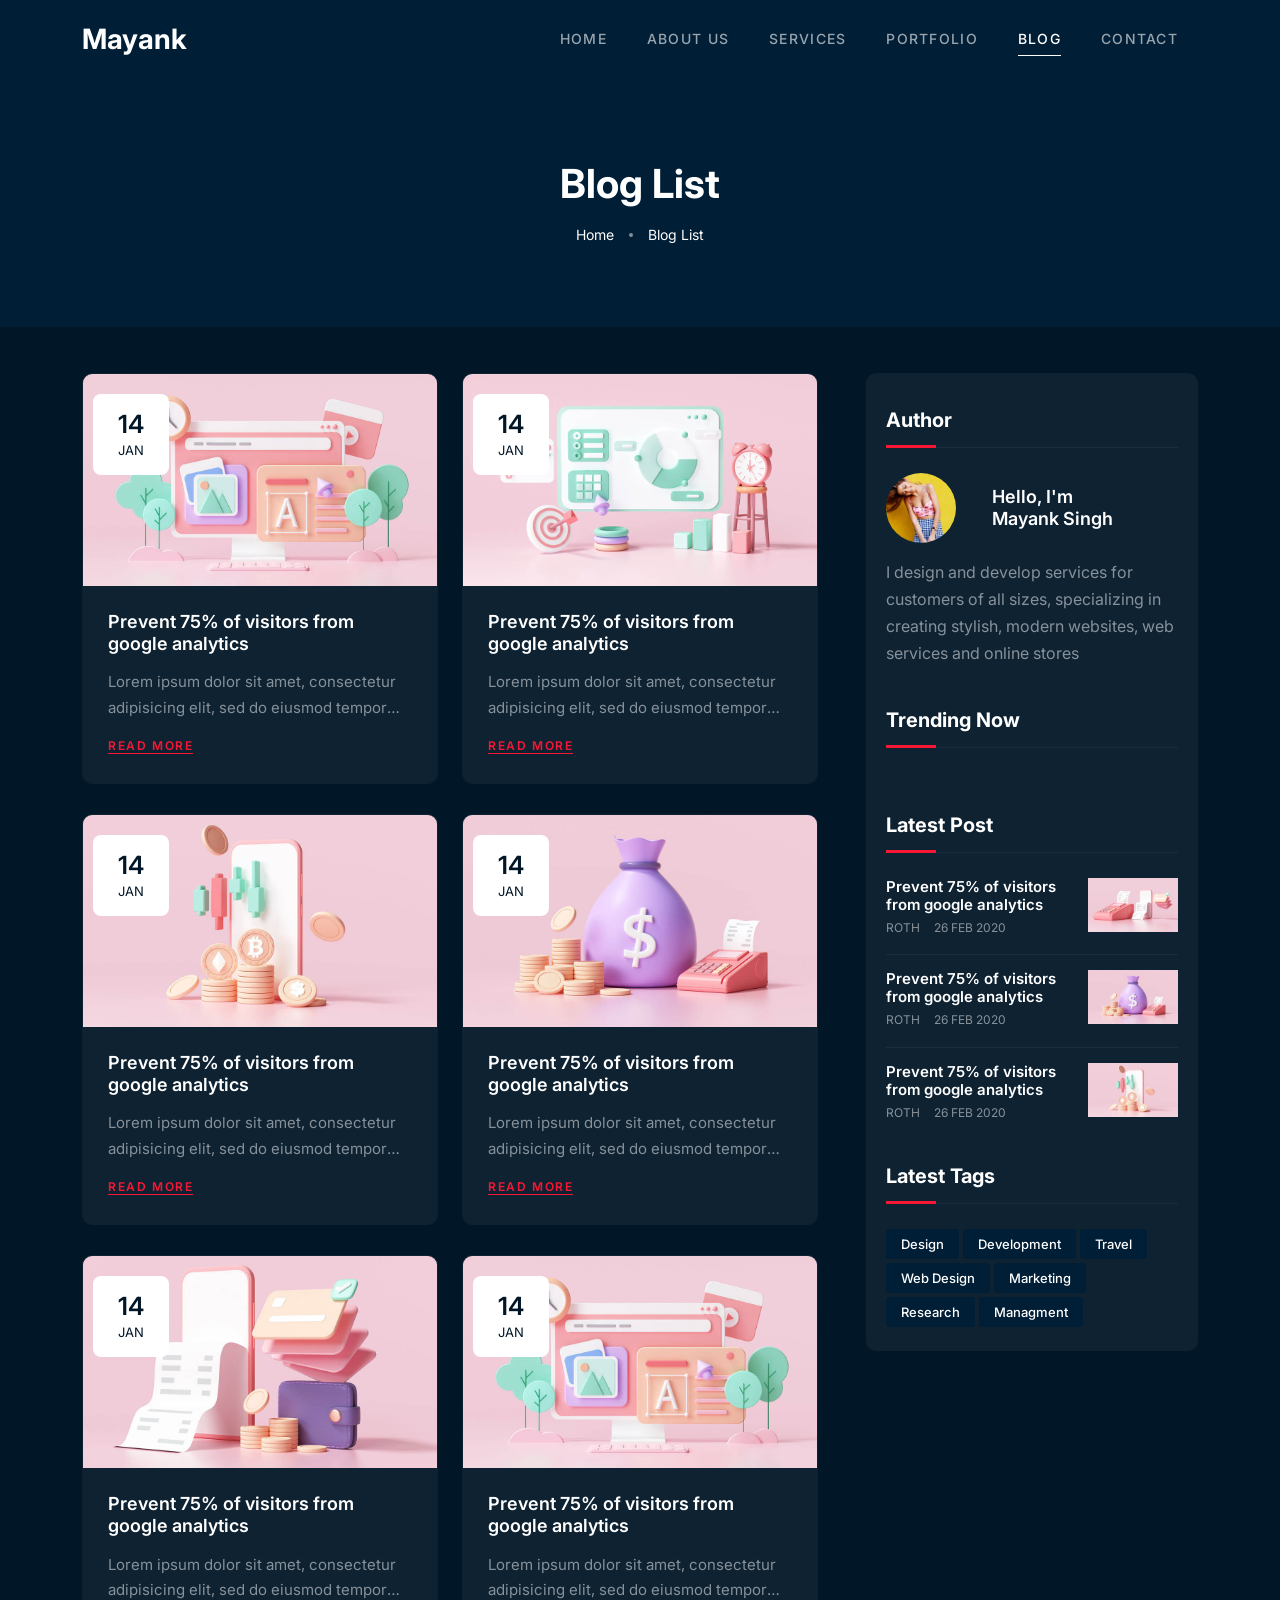
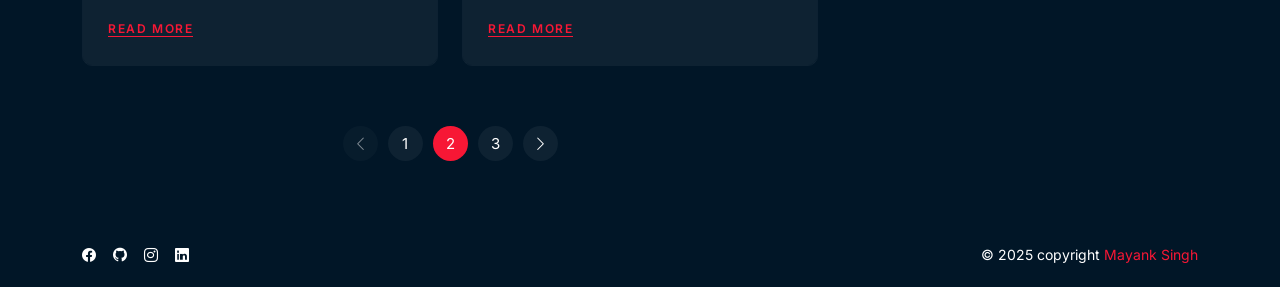
==== blog.html @ 3d1b99f0 "Initial commit" ====
<!DOCTYPE html>
<html lang="zxx">


<head>
    <!-- metas -->
    <meta charset="utf-8">
    <meta name="author" content="themepaa">
    <meta http-equiv="X-UA-Compatible" content="IE=edge">
    <meta name="viewport" content="width=device-width, initial-scale=1, shrink-to-fit=no">
    <meta name="keywords" content="Zemo - Portfolio Template">
    <meta name="description" content="Zemo - Portfolio Template">
    <!-- title -->
    <title>Mayank's_Blogs</title>
    <!-- Favicon -->
    <link rel="shortcut icon" type="image/x-icon" href="favicon.ico">
    <!-- theme css -->
    <link href="static/css/dark/style.css" rel="stylesheet">
</head>
<!-- Body Start -->

<body data-bs-spy="scroll" data-bs-target="#navbar-collapse-toggle" data-bs-offset="90" class="dark-bg">
    <!-- page loading -->
    <div id="loading">
        <div class="load-circle"><span class="one"></span></div>
    </div>
    <!-- End -->
    <!-- Header -->
    <header class="main-header">
        <nav class="navbar header-nav header-white header-transparent navbar-expand-lg">
            <div class="container">
                <!-- Brand -->
                <a class="navbar-brand" href="#">Mayank<span></span></a>
                <!-- / -->
                <!-- Mobile Toggle -->
                <button class="navbar-toggler" type="button" data-bs-toggle="collapse" data-bs-target="#navbar-collapse-toggle" aria-controls="navbar-collapse-toggle" aria-expanded="false" aria-label="Toggle navigation">
                    <span></span>
                    <span></span>
                    <span></span>
                </button>
                <!-- / -->
                <!-- Top Menu -->
                <div class="collapse navbar-collapse justify-content-end" id="navbar-collapse-toggle">
                    <ul class="navbar-nav ml-auto">
                        <li><a class="nav-link" href="index.html#home"><span>Home</span></a></li>
                        <li><a class="nav-link" href="index.html#about"><span>About Us</span></a></li>
                        <li><a class="nav-link" href="index.html#services"><span>Services</span></a></li>
                        <li><a class="nav-link" href="index.html#work"><span>Portfolio</span></a></li>
                        <li><a class="nav-link active" href="#blog"><span>Blog</span></a></li>
                        <li><a class="nav-link" href="index.html#contactus"><span>Contact</span></a></li>
                    </ul>
                </div>
                <!-- / -->
            </div><!-- Container -->
        </nav> <!-- Navbar -->
    </header>
    <!-- End Header -->
    <main id="blog">
        <!-- Home Banner -->
        <section class="page-title dark-bg-1">
            <div class="container">
                <div class="row justify-content-center">
                    <div class="col-lg-8 white-color text-center">
                        <h1>Blog List</h1>
                        <ol class="breadcrumb justify-content-center">
                            <li><a href="index.html">Home</a></li>
                            <li class="active">Blog List</li>
                        </ol>
                    </div>
                </div>
            </div>
        </section>
        <!-- End Home Banner -->
        <!-- Blog List -->
        <section class="blog-listing">
            <div class="container">
                <div class="row align-items-start">
                    <div class="col-lg-8 my-3">
                        <div class="row">
                            <div class="col-sm-6">
                                <div class="blog-post">
                                    <div class="blog-img">
                                        <a href="blog-details.html">
                                            <div class="data">
                                                <span>14</span>
                                                <small>JAN</small>
                                            </div>
                                            <img src="static/img/blog-1.jpg" title="" alt="">
                                        </a>
                                    </div>
                                    <div class="blog-info">
                                        <h6><a href="blog-details.html">Prevent 75% of visitors from google analytics</a></h6>
                                        <p>Lorem ipsum dolor sit amet, consectetur adipisicing elit, sed do eiusmod tempor incididunt ut labore et dolore magna aliqua.</p>
                                        <div class="btn-bar">
                                            <a href="blog-details.html" class="px-btn-arrow">
                                                <span>Read More</span>
                                                <i class="arrow"></i>
                                            </a>
                                        </div>
                                    </div>
                                </div>
                            </div>
                            <div class="col-sm-6">
                                <div class="blog-post">
                                    <div class="blog-img">
                                        <a href="blog-details.html">
                                            <div class="data">
                                                <span>14</span>
                                                <small>JAN</small>
                                            </div>
                                            <img src="static/img/blog-2.jpg" title="" alt="">
                                        </a>
                                    </div>
                                    <div class="blog-info">
                                        <h6><a href="blog-details.html">Prevent 75% of visitors from google analytics</a></h6>
                                        <p>Lorem ipsum dolor sit amet, consectetur adipisicing elit, sed do eiusmod tempor incididunt ut labore et dolore magna aliqua.</p>
                                        <div class="btn-bar">
                                            <a href="blog-details.html" class="px-btn-arrow">
                                                <span>Read More</span>
                                                <i class="arrow"></i>
                                            </a>
                                        </div>
                                    </div>
                                </div>
                            </div>
                            <div class="col-sm-6">
                                <div class="blog-post">
                                    <div class="blog-img">
                                        <a href="blog-details.html">
                                            <div class="data">
                                                <span>14</span>
                                                <small>JAN</small>
                                            </div>
                                            <img src="static/img/blog-3.jpg" title="" alt="">
                                        </a>
                                    </div>
                                    <div class="blog-info">
                                        <h6><a href="blog-details.html">Prevent 75% of visitors from google analytics</a></h6>
                                        <p>Lorem ipsum dolor sit amet, consectetur adipisicing elit, sed do eiusmod tempor incididunt ut labore et dolore magna aliqua.</p>
                                        <div class="btn-bar">
                                            <a href="blog-details.html" class="px-btn-arrow">
                                                <span>Read More</span>
                                                <i class="arrow"></i>
                                            </a>
                                        </div>
                                    </div>
                                </div>
                            </div>
                            <div class="col-sm-6">
                                <div class="blog-post">
                                    <div class="blog-img">
                                        <a href="blog-details.html">
                                            <div class="data">
                                                <span>14</span>
                                                <small>JAN</small>
                                            </div>
                                            <img src="static/img/blog-4.jpg" title="" alt="">
                                        </a>
                                    </div>
                                    <div class="blog-info">
                                        <h6><a href="blog-details.html">Prevent 75% of visitors from google analytics</a></h6>
                                        <p>Lorem ipsum dolor sit amet, consectetur adipisicing elit, sed do eiusmod tempor incididunt ut labore et dolore magna aliqua.</p>
                                        <div class="btn-bar">
                                            <a href="blog-details.html" class="px-btn-arrow">
                                                <span>Read More</span>
                                                <i class="arrow"></i>
                                            </a>
                                        </div>
                                    </div>
                                </div>
                            </div>
                            <div class="col-sm-6">
                                <div class="blog-post">
                                    <div class="blog-img">
                                        <a href="blog-details.html">
                                            <div class="data">
                                                <span>14</span>
                                                <small>JAN</small>
                                            </div>
                                            <img src="static/img/blog-5.jpg" title="" alt="">
                                        </a>
                                    </div>
                                    <div class="blog-info">
                                        <h6><a href="blog-details.html">Prevent 75% of visitors from google analytics</a></h6>
                                        <p>Lorem ipsum dolor sit amet, consectetur adipisicing elit, sed do eiusmod tempor incididunt ut labore et dolore magna aliqua.</p>
                                        <div class="btn-bar">
                                            <a href="blog-details.html" class="px-btn-arrow">
                                                <span>Read More</span>
                                                <i class="arrow"></i>
                                            </a>
                                        </div>
                                    </div>
                                </div>
                            </div>
                            <div class="col-sm-6">
                                <div class="blog-post">
                                    <div class="blog-img">
                                        <a href="blog-details.html">
                                            <div class="data">
                                                <span>14</span>
                                                <small>JAN</small>
                                            </div>
                                            <img src="static/img/blog-1.jpg" title="" alt="">
                                        </a>
                                    </div>
                                    <div class="blog-info">
                                        <h6><a href="blog-details.html">Prevent 75% of visitors from google analytics</a></h6>
                                        <p>Lorem ipsum dolor sit amet, consectetur adipisicing elit, sed do eiusmod tempor incididunt ut labore et dolore magna aliqua.</p>
                                        <div class="btn-bar">
                                            <a href="blog-details.html" class="px-btn-arrow">
                                                <span>Read More</span>
                                                <i class="arrow"></i>
                                            </a>
                                        </div>
                                    </div>
                                </div>
                            </div>
                            <div class="col-12">
                                <ul class="pagination justify-content-center">
                                    <li class="page-item disabled">
                                        <a class="page-link" href="#" tabindex="-1"><i class="bi bi-chevron-left"></i></a>
                                    </li>
                                    <li class="page-item"><a class="page-link" href="#">1</a></li>
                                    <li class="page-item active">
                                        <a class="page-link" href="#">2</a>
                                    </li>
                                    <li class="page-item"><a class="page-link" href="#">3</a></li>
                                    <li class="page-item">
                                        <a class="page-link" href="#"><i class="bi bi-chevron-right"></i></a>
                                    </li>
                                </ul>
                            </div>
                        </div>
                    </div>
                    <div class="col-lg-4 my-3">
                        <div class="blog-aside ms-lg-4">
                            <!-- Author -->
                            <div class="widget widget-author">
                                <div class="widget-title">
                                    <h3>Author</h3>
                                </div>
                                <div class="widget-body">
                                    <div class="d-flex align-items-center pb-3">
                                        <div class="avatar">
                                            <img src="static/img/team-3.jpg" title="" alt="">
                                        </div>
                                        <div class="col ps-3">
                                            <h6>Hello, I'm<br /> Mayank Singh</h6>
                                        </div>
                                    </div>
                                    <p>I design and develop services for customers of all sizes, specializing in creating stylish, modern websites, web services and online stores</p>
                                </div>
                            </div>
                            <!-- End Author -->
                            <!-- Trending Post -->
                            <div class="widget widget-post">
                                <div class="widget-title">
                                    <h3>Trending Now</h3>
                                </div>
                                <div class="widget-body">
                                    <div class="owl-carousel" data-items="1" data-nav-dots="true" data-md-items="1" data-sm-items="1" data-xs-items="1" data-xx-items="1" data-space="30">
                                        <div class="post-aside">
                                            <div class="post-aside-title">
                                                <h5><a href="blog-details.html">Prevent 75% of visitors from google analytics</a></h5>
                                            </div>
                                            <div class="post-aside-meta">
                                                <a class="name" href="blog-details.html">
                                                    Zemo Roth
                                                </a>
                                                <a class="date" href="blog-details.html">
                                                    26 FEB 2020
                                                </a>
                                            </div>
                                            <div class="post-aside-img">
                                                <a href="blog-details.html">
                                                    <img src="static/img/blog-5.jpg" title="" alt="">
                                                </a>
                                            </div>
                                        </div>
                                        <div class="post-aside">
                                            <div class="post-aside-title">
                                                <h5><a href="blog-details.html">Prevent 75% of visitors from google analytics</a></h5>
                                            </div>
                                            <div class="post-aside-meta">
                                                <a class="name" href="blog-details.html">
                                                    Zemo Roth
                                                </a>
                                                <a class="date" href="blog-details.html">
                                                    26 FEB 2020
                                                </a>
                                            </div>
                                            <div class="post-aside-img">
                                                <a href="blog-details.html">
                                                    <img src="static/img/blog-2.jpg" title="" alt="">
                                                </a>
                                            </div>
                                        </div>
                                        <div class="post-aside">
                                            <div class="post-aside-title">
                                                <h5><a href="blog-details.html">Prevent 75% of visitors from google analytics</a></h5>
                                            </div>
                                            <div class="post-aside-meta">
                                                <a class="name" href="blog-details.html">
                                                    Zemo Roth
                                                </a>
                                                <a class="date" href="blog-details.html">
                                                    26 FEB 2020
                                                </a>
                                            </div>
                                            <div class="post-aside-img">
                                                <a href="blog-details.html">
                                                    <img src="static/img/blog-3.jpg" title="" alt="">
                                                </a>
                                            </div>
                                        </div>
                                    </div>
                                </div>
                            </div>
                            <!-- End Trending Post -->
                            <!-- Latest Post -->
                            <div class="widget widget-latest-post">
                                <div class="widget-title">
                                    <h3>Latest Post</h3>
                                </div>
                                <div class="widget-body">
                                    <div class="latest-post-aside media d-flex">
                                        <div class="lpa-left media-body col pe-3">
                                            <div class="lpa-title">
                                                <h5><a href="blog-details.html">Prevent 75% of visitors from google analytics</a></h5>
                                            </div>
                                            <div class="lpa-meta">
                                                <a class="name" href="blog-details.html">
                                                     Roth
                                                </a>
                                                <a class="date" href="blog-details.html">
                                                    26 FEB 2020
                                                </a>
                                            </div>
                                        </div>
                                        <div class="lpa-right">
                                            <a href="blog-details.html">
                                                <img src="static/img/blog-6.jpg" title="" alt="">
                                            </a>
                                        </div>
                                    </div>
                                    <div class="latest-post-aside media d-flex">
                                        <div class="lpa-left media-body col pe-3">
                                            <div class="lpa-title">
                                                <h5><a href="blog-details.html">Prevent 75% of visitors from google analytics</a></h5>
                                            </div>
                                            <div class="lpa-meta">
                                                <a class="name" href="blog-details.html">
                                                     Roth
                                                </a>
                                                <a class="date" href="blog-details.html">
                                                    26 FEB 2020
                                                </a>
                                            </div>
                                        </div>
                                        <div class="lpa-right">
                                            <a href="blog-details.html">
                                                <img src="static/img/blog-4.jpg" title="" alt="">
                                            </a>
                                        </div>
                                    </div>
                                    <div class="latest-post-aside media d-flex">
                                        <div class="lpa-left media-body col pe-3">
                                            <div class="lpa-title">
                                                <h5><a href="blog-details.html">Prevent 75% of visitors from google analytics</a></h5>
                                            </div>
                                            <div class="lpa-meta">
                                                <a class="name" href="blog-details.html">
                                                     Roth
                                                </a>
                                                <a class="date" href="blog-details.html">
                                                    26 FEB 2020
                                                </a>
                                            </div>
                                        </div>
                                        <div class="lpa-right">
                                            <a href="blog-details.html">
                                                <img src="static/img/blog-3.jpg" title="" alt="">
                                            </a>
                                        </div>
                                    </div>
                                </div>
                            </div>
                            <!-- End Latest Post -->
                            <!-- widget Tags -->
                            <div class="widget widget-tags">
                                <div class="widget-title">
                                    <h3>Latest Tags</h3>
                                </div>
                                <div class="widget-body">
                                    <div class="nav tag-cloud">
                                        <a href="#">Design</a>
                                        <a href="#">Development</a>
                                        <a href="#">Travel</a>
                                        <a href="#">Web Design</a>
                                        <a href="#">Marketing</a>
                                        <a href="#">Research</a>
                                        <a href="#">Managment</a>
                                    </div>
                                </div>
                            </div>
                            <!-- End widget Tags -->
                        </div>
                    </div>
                </div>
            </div>
        </section>
        <!-- End Blog List -->
    </main>
    <!-- Footer -->
    <footer class="footer white">
        <div class="container">
            <div class="row align-items-center">
                <div class="col-md-6 my-2">
                    <div class="nav justify-content-center justify-content-md-start">
                        <a href="https://www.facebook.com/people/Mayank-Singh/pfbid02Vf1YQn5eRdx29dL4nftNz8jm39emjakJAyZ6yTQTCWUiPgkSknDdxkKuzc6z2GA1l/?name=xhp_nt__fblite__profile__tab_bar&profile_tab_item_selected=photos">
                            <i class="bi bi-facebook"></i>
                        </a>
                        <a href="https://github.com/MayankSingh0928">
                            <i class="bi bi-github"></i>
                        </a>
                        <a href="https://www.instagram.com/mr._mayanksingh/">
                            <i class="bi bi-instagram"></i>
                        </a>
                        <a href="https://www.linkedin.com/in/mayanksingh28">
                            <i class="bi bi-linkedin"></i>
                        </a>
                    </div>
                </div>
                <div class="col-md-6 my-2 text-center text-md-end">
                    <p>© 2025 copyright <a href="https://github.com/MayankSingh0928">Mayank Singh</a> </p>
                </div>
            </div>
        </div>
    </footer>
    <!-- End Footer -->
    <script src="static/js/jquery-3.5.1.min.js"></script>
    <script src="static/plugin/appear/jquery.appear.js"></script>
    <script src="static/plugin/bootstrap/js/bootstrap.min.js"></script>
    <script src="static/js/custom.js"></script>
</body>
<!-- Body End -->



</html>
---- static/css/dark/style.css ----
/*------------------------------------------------------------------
Project:    Zemo Personal Portfolio
Version:    1.0
Primary use:    pxdraft

[Table of contents]

1. Body
2. Header
3. Footer
4. Blog
5. Section
6. Home Banner
7. About
8. Services
9. Resume
10. Portfolio
11. Testimonial
12. Contact Us

-------------------------------------------------------------------*/
@import url(../../plugin/bootstrap/css/bootstrap.min.css);
@import url(../../plugin/bootstrap/icons/bootstrap-icons.css);
@import url(../../plugin/owl-carousel/css/owl.carousel.min.css);
@import url(../../plugin/magnific/magnific-popup.css);
@import url("https://fonts.googleapis.com/css2?family=Inter:wght@100;200;300;400;500;600;700;800;900&amp;display=swap");
.navbar-toggler,
.toggler-menu {
  width: 40px;
  height: 40px;
  position: relative;
  margin: 0 20px 0 0;
  border-radius: 0;
  padding: 0;
  margin-left: 15px;
  background: #f71735;
  border: none; }
  .navbar-toggler span,
  .toggler-menu span {
    position: absolute;
    top: 0;
    left: 0;
    bottom: 0;
    right: 0;
    width: 25px;
    height: 2px;
    margin: auto;
    box-shadow: 0px -8px 0 0px currentColor, 0px 8px 0 0px currentColor;
    background: #fff;
    color: #fff; }

@media (min-width: 992px) {
  .main-header {
    position: fixed;
    top: 0;
    left: 0;
    z-index: 111;
    width: 100%;
    top: 0;
    padding-top: 20px;
    padding-bottom: 20px; }
    .fixed-header .main-header {
      box-shadow: rgba(0, 0, 0, 0.25) 0px 7px 20px -22px;
      background: #011627; }
    .main-header .navbar {
      padding: 0; }
    .main-header .navbar-brand {
      color: #fff;
      font-weight: 700;
      font-size: 28px;
      line-height: 1; }
    .main-header .navbar-nav > li {
      padding: 0 20px; }
      .main-header .navbar-nav > li > a {
        padding: 5px 0 !important;
        color: rgba(255, 255, 255, 0.6);
        font-weight: 500;
        text-transform: uppercase;
        font-size: 14px;
        letter-spacing: 0.08rem;
        position: relative; }
        .main-header .navbar-nav > li > a:after {
          content: "";
          position: absolute;
          bottom: 0;
          left: auto;
          right: 0;
          height: 1px;
          background: #fff;
          width: 0px;
          transition: ease all 0.35s; }
        .main-header .navbar-nav > li > a.active {
          color: #fff; }
          .main-header .navbar-nav > li > a.active:after {
            left: 0;
            right: auto;
            width: 100%; }
      .main-header .navbar-nav > li:hover > a:after {
        left: 0;
        right: auto;
        width: 100%; } }

/* Mobile 
-----------------------------*/
@media (max-width: 991px) {
  .main-header {
    position: fixed;
    top: 0;
    left: 0;
    z-index: 111;
    width: 100%;
    top: 0;
    border-bottom: 1px solid rgba(255, 255, 255, 0.2);
    box-shadow: rgba(0, 0, 0, 0.25) 0px 7px 20px -22px; }
    .main-header .container {
      max-width: 100%;
      padding: 0; }
    .fixed-header .main-header {
      background: #011627; }
    .main-header .navbar {
      padding: 0; }
    .main-header .navbar-brand {
      color: #fff;
      font-weight: 700;
      font-size: 28px;
      line-height: 1;
      margin: 15px 20px; }
    .main-header .navbar-nav {
      background: #011627; }
      .main-header .navbar-nav > li {
        border-top: 1px solid rgba(255, 255, 255, 0.05); }
        .main-header .navbar-nav > li > a {
          padding: 12px 20px;
          font-weight: 700;
          text-transform: uppercase;
          font-size: 14px;
          letter-spacing: 0.05rem;
          color: #fff; }
          .main-header .navbar-nav > li > a.active {
            color: #f71735; } }

/*Footer
---------------------*/
.footer {
  padding: 12px 0;
  background: #011627; }
  .theme-light .footer {
    background: #fff;
    border-top: 1px solid rgba(1, 22, 39, 0.1); }
  .footer .nav a {
    color: #fff;
    font-size: 14px;
    margin-right: 17px; }
    .theme-light .footer .nav a {
      color: #011627; }
    .footer .nav a:hover {
      color: #f71735; }
  .footer p {
    color: #fff;
    font-size: 14px;
    margin: 0; }
    .theme-light .footer p {
      color: #011627; }

/* Blog 
-------------------*/
.blog-post {
  border-radius: 10px;
  overflow: hidden; }
  .blog-post .blog-img {
    position: relative;
    overflow: hidden; }
    .blog-post .blog-img img {
      transition: ease all 0.35s;
      -webkit-transform: scale(1);
      transform: scale(1); }
  .blog-post:hover .blog-img img {
    -webkit-transform: scale(1.1);
    transform: scale(1.1); }
  .blog-post .data {
    position: absolute;
    top: 20px;
    left: 10px;
    background: #fff;
    padding: 18px 10px;
    line-height: 1;
    text-align: center;
    z-index: 1;
    border-radius: 8px; }
    .blog-post .data span {
      width: 100%;
      display: inline-block;
      font-weight: 600;
      font-size: 25px;
      line-height: 1;
      margin: 0;
      color: #011627; }
    .blog-post .data small {
      font-size: 13px;
      text-transform: uppercase;
      color: #011627;
      margin-top: 7px;
      display: inline-block;
      width: 100%;
      vertical-align: top; }
  .blog-post .blog-info {
    padding: 25px;
    position: relative;
    background: rgba(255, 255, 255, 0.05); }
    .blog-post .blog-info h6 {
      font-size: 18px;
      font-weight: 600;
      margin-bottom: 15px; }
      .blog-post .blog-info h6 a {
        color: #fff; }
    .blog-post .blog-info p {
      display: -webkit-box;
      overflow: hidden;
      text-overflow: ellipsis;
      -webkit-line-clamp: 2;
      -webkit-box-orient: vertical;
      margin: 0 0 12px; }
    .blog-post .blog-info .btn-bar a {
      font-weight: 600;
      text-transform: uppercase;
      font-size: 12px;
      letter-spacing: 0.1rem;
      color: #f71735;
      border-bottom: 1px solid; }

/* Blog List
-------------------*/
.blog-listing {
  padding-top: 30px;
  padding-bottom: 30px; }
  .blog-listing .pagination {
    margin-top: 30px; }
  .blog-listing .blog-post {
    border: 1px solid rgba(255, 255, 255, 0.05);
    margin-bottom: 30px; }
    .blog-listing .blog-post .blog-info {
      margin: 0;
      box-shadow: none; }

.pagination .page-item .page-link {
  border: none;
  box-shadow: none;
  color: #fff;
  margin: 0 5px;
  border-radius: 50px;
  padding: 0;
  width: 35px;
  height: 35px;
  text-align: center;
  line-height: 35px;
  background: rgba(255, 255, 255, 0.05); }
  .pagination .page-item .page-link:hover {
    background: #f71735;
    border-color: #f71735;
    color: #fff; }

.pagination .page-item.disabled .page-link {
  opacity: 0.5; }

.pagination .page-item.active .page-link {
  background: #f71735;
  border-color: #f71735;
  color: #fff; }

/* Blog Sidebar
-------------------*/
.blog-aside {
  background: rgba(255, 255, 255, 0.05);
  padding: 20px;
  border-radius: 10px; }
  .blog-aside .widget {
    margin-top: 15px;
    margin-bottom: 25px;
    width: 100%;
    display: inline-block;
    vertical-align: top; }
    .blog-aside .widget:last-child {
      margin-bottom: 0; }
  .blog-aside .widget-title {
    border-bottom: 1px solid rgba(255, 255, 255, 0.05);
    position: relative;
    padding-bottom: 15px;
    margin-bottom: 25px; }
    .blog-aside .widget-title:after {
      content: "";
      position: absolute;
      bottom: -1px;
      left: 0;
      width: 50px;
      height: 3px;
      background: #f71735; }
    .blog-aside .widget-title h3 {
      font-size: 20px;
      font-weight: 700;
      color: #fff;
      margin: 0; }
  .blog-aside .widget-author .media {
    margin-bottom: 15px; }
  .blog-aside .widget-author p {
    font-size: 16px;
    margin: 0; }
  .blog-aside .widget-author .avatar {
    width: 70px;
    height: 70px;
    border-radius: 50%;
    overflow: hidden; }
  .blog-aside .widget-author h6 {
    font-weight: 600;
    color: #fff;
    font-size: 18px;
    margin: 0;
    padding-left: 20px; }
  .blog-aside .post-aside {
    margin-bottom: 15px; }
    .blog-aside .post-aside .post-aside-title h5 {
      margin: 0; }
    .blog-aside .post-aside .post-aside-title a {
      font-size: 18px;
      color: #fff;
      font-weight: 500; }
    .blog-aside .post-aside .post-aside-meta {
      padding-bottom: 10px; }
      .blog-aside .post-aside .post-aside-meta a {
        color: rgba(255, 255, 255, 0.5);
        font-size: 12px;
        text-transform: uppercase;
        display: inline-block;
        margin-right: 10px; }
  .blog-aside .latest-post-aside + .latest-post-aside {
    border-top: 1px solid rgba(255, 255, 255, 0.05);
    padding-top: 15px;
    margin-top: 15px; }
  .blog-aside .latest-post-aside .lpa-right {
    width: 90px; }
  .blog-aside .latest-post-aside .lpa-left {
    padding-right: 15px; }
  .blog-aside .latest-post-aside .lpa-title h5 {
    margin: 0;
    font-size: 15px; }
  .blog-aside .latest-post-aside .lpa-title a {
    color: #fff;
    font-weight: 600; }
  .blog-aside .latest-post-aside .lpa-meta a {
    color: rgba(255, 255, 255, 0.5);
    font-size: 12px;
    text-transform: uppercase;
    display: inline-block;
    margin-right: 10px; }

.tag-cloud a {
  padding: 4px 15px;
  font-size: 13px;
  color: #fff;
  background: #001e35;
  border-radius: 3px;
  margin-right: 4px;
  margin-bottom: 4px;
  font-weight: 500; }
  .tag-cloud a:hover {
    background: #f71735;
    color: #fff; }

.blog-single {
  padding-top: 30px;
  padding-bottom: 30px; }

.article {
  margin: 0 0 30px; }
  .article .article-title {
    padding: 15px 0 20px; }
    .article .article-title h6 {
      font-size: 14px;
      font-weight: 700;
      margin-bottom: 20px; }
      .article .article-title h6 a {
        text-transform: uppercase;
        color: #fff;
        border-bottom: 1px solid currentColor; }
    .article .article-title h2 {
      color: #fff;
      font-weight: 700; }
      @media (max-width: 991px) {
        .article .article-title h2 {
          font-size: 24px; } }
    .article .article-title .media {
      padding-top: 15px;
      border-bottom: 1px dashed rgba(255, 255, 255, 0.05);
      padding-bottom: 20px; }
      .article .article-title .media .avatar {
        width: 45px;
        height: 45px;
        border-radius: 50%;
        overflow: hidden; }
      .article .article-title .media .media-body {
        padding-left: 8px; }
        .article .article-title .media .media-body label {
          font-weight: 500;
          color: #fff;
          margin: 0; }
        .article .article-title .media .media-body span {
          display: block;
          font-size: 12px; }
  .article .article-content h1,
  .article .article-content h2,
  .article .article-content h3,
  .article .article-content h4,
  .article .article-content h5,
  .article .article-content h6 {
    color: #fff;
    font-weight: 600;
    margin-bottom: 15px; }
  .article .article-content blockquote {
    width: 100%;
    padding: 20px;
    margin: 0 0 30px;
    border-left: 4px solid #f71735; }
    .article .article-content blockquote p {
      font-size: 20px;
      font-weight: 500;
      margin: 0; }
    .article .article-content blockquote .blockquote-footer {
      color: #fff;
      font-size: 16px;
      padding-top: 20px; }
      .article .article-content blockquote .blockquote-footer cite {
        font-weight: 600; }
  .article .tag-cloud {
    padding-top: 10px; }

.article-comment h4 {
  color: #fff;
  font-weight: 700;
  margin-bottom: 25px;
  font-size: 22px; }

@media (prefers-reduced-motion: no-preference) {
  :root {
    scroll-behavior: inherit; } }

html {
  overflow-x: hidden; }

body {
  color: rgba(255, 255, 255, 0.5);
  font-family: "Inter", sans-serif;
  line-height: 1.7;
  font-size: 15px;
  font-weight: 400;
  overflow-x: hidden; }

.font-alt {
  font-family: "Inter", sans-serif; }

img {
  max-width: 100%; }

* {
  outline: none !important; }

a {
  color: #f71735;
  text-decoration: none; }
  a:hover {
    color: #de0824;
    text-decoration: none; }

mark {
  background-image: linear-gradient(#f71735, #f71735);
  background-size: 100% 3px;
  background-repeat: no-repeat;
  background-position: 0 bottom;
  background-color: transparent;
  padding: 0;
  color: currentColor; }

/* ----------------------
*	Loading
---------------------------*/
#loading {
  position: fixed;
  top: 0;
  left: 0;
  right: 0;
  bottom: 0;
  background: #f71735;
  z-index: 99999; }

.load-circle {
  position: fixed;
  top: 0;
  left: 0;
  right: 0;
  bottom: 0;
  margin: auto;
  width: 50px;
  height: 50px; }
  .load-circle span {
    display: inline-block;
    width: 64px;
    height: 64px; }
    .load-circle span:after {
      content: " ";
      display: block;
      width: 46px;
      height: 46px;
      margin: 1px;
      border-radius: 50%;
      border: 5px solid #fff;
      border-color: #fff transparent #fff transparent;
      -webkit-animation: lds-dual-ring 1.2s linear infinite;
              animation: lds-dual-ring 1.2s linear infinite; }

@-webkit-keyframes lds-dual-ring {
  0% {
    -webkit-transform: rotate(0deg);
            transform: rotate(0deg); }
  100% {
    -webkit-transform: rotate(360deg);
            transform: rotate(360deg); } }

@keyframes lds-dual-ring {
  0% {
    -webkit-transform: rotate(0deg);
            transform: rotate(0deg); }
  100% {
    -webkit-transform: rotate(360deg);
            transform: rotate(360deg); } }

/* ----------------------
*	owl 
---------------------------*/
.owl-dots {
  text-align: center; }
  .owl-dots .owl-dot {
    display: inline-block;
    vertical-align: top;
    width: 10px;
    height: 10px;
    background: transparent;
    border: 1px solid #fff;
    transition: ease all 0.55s;
    border-radius: 50%;
    margin: 0 5px; }
    .owl-dots .owl-dot.active {
      background: #fff; }

.owl-carousel .owl-item img {
  width: auto;
  max-width: 100%; }

/* Page title
--------------------------------*/
.page-title {
  padding: 160px 0 80px;
  background-size: cover;
  background-repeat: no-repeat;
  background-position: center;
  position: relative; }
  .page-title .container {
    position: relative;
    z-index: 1; }
  @media (max-width: 1200px) {
    .page-title {
      padding-top: 130px;
      padding-bottom: 50px; } }
  .page-title h1 {
    font-weight: 700;
    margin-bottom: 15px;
    color: #fff; }
    @media (max-width: 991px) {
      .page-title h1 {
        font-size: 30px; } }

/* Breadcrumbs
--------------------------------*/
.breadcrumb {
  margin: 0;
  padding: 0;
  list-style: none;
  background: none;
  border-radius: 0; }
  .breadcrumb li {
    display: inline-block;
    vertical-align: middle;
    font-size: 14px;
    font-weight: 400;
    position: relative;
    color: #fff; }
    .breadcrumb li + li {
      padding-left: 17px;
      margin-left: 17px; }
      .breadcrumb li + li:after {
        content: "";
        position: absolute;
        width: 4px;
        height: 4px;
        border-radius: 50%;
        background: currentColor;
        opacity: 0.5;
        left: -2px;
        top: 0;
        bottom: 0;
        margin: auto; }
    .breadcrumb li a {
      color: #fff; }

/* Buttons
---------------------*/
.px-btn {
  padding: 0 35px;
  line-height: 48px;
  position: relative;
  display: inline-block;
  background: none;
  border: none;
  font-size: 16px;
  font-weight: 600;
  text-decoration: none !important;
  position: relative;
  z-index: 1;
  overflow: hidden;
  box-shadow: rgba(0, 0, 0, 0.25) 0px 25px 50px -12px;
  border-radius: 5px; }
  .px-btn.px-btn-theme {
    background: #f71735;
    color: #fff; }
    .px-btn.px-btn-theme:after {
      content: "";
      position: absolute;
      bottom: 0;
      left: auto;
      right: 0;
      top: 0;
      width: 0px;
      transition: ease all 0.35s;
      background: #011627;
      z-index: -1; }
    .px-btn.px-btn-theme:hover {
      color: #fff; }
      .px-btn.px-btn-theme:hover:after {
        width: 100%;
        left: 0;
        right: auto; }
  .px-btn.px-btn-white {
    background: #fff;
    color: #011627; }
    .px-btn.px-btn-white:after {
      content: "";
      position: absolute;
      bottom: 0;
      left: auto;
      right: 0;
      top: 0;
      width: 0px;
      transition: ease all 0.35s;
      background: #f71735;
      z-index: -1; }
    .px-btn.px-btn-white:hover {
      color: #fff; }
      .px-btn.px-btn-white:hover:after {
        width: 100%;
        left: 0;
        right: auto; }

.gray-bg {
  background-color: #fff5ec; }

.theme-bg {
  background-color: #f71735; }

.dark-bg {
  background-color: #011627; }

.dark-bg-1 {
  background-color: #001e35; }

.dark-text-1 {
  color: #001e35; }

.dark-text {
  color: #011627; }

.color-white {
  color: #fff; }

.color-theme {
  color: #f71735; }

body {
  position: relative; }

/* Section
---------------------*/
.section {
  padding: 100px 0;
  position: relative;
  overflow: hidden; }
  @media (max-width: 991px) {
    .section {
      padding-top: 80px;
      padding-bottom: 80px; } }
  @media (max-width: 767px) {
    .section {
      padding-top: 60px;
      padding-bottom: 60px; } }

.bottom-ani {
  position: absolute;
  bottom: 0;
  left: 0;
  right: 0;
  z-index: 1; }

@-webkit-keyframes spin {
  100% {
    -webkit-transform: rotate(360deg);
    transform: rotate(360deg); } }

@keyframes spin {
  100% {
    -webkit-transform: rotate(360deg);
    transform: rotate(360deg); } }

/* Home Banner
---------------------*/
.home-banner {
  overflow: hidden;
  position: relative; }
  .home-banner .placeholder {
    text-align: left;
    top: 100px;
    padding-left: 5vh; }
  .home-banner .min-vh-100 {
    padding-top: 100px;
    padding-bottom: 100px; }
  .home-banner .social-share {
    position: absolute;
    top: 0;
    bottom: 0;
    -ms-flex-align: center;
        align-items: center;
    -ms-flex-direction: column;
        flex-direction: column;
    -ms-flex-pack: center;
        justify-content: center;
    right: 16px;
    z-index: 1; }
    .home-banner .social-share a {
      width: 30px;
      height: 30px;
      font-size: 15px;
      background: rgba(255, 255, 255, 0.06);
      text-align: center;
      line-height: 30px;
      margin: 5px;
      color: #fff;
      border-radius: 3px; }
      .home-banner .social-share a:hover {
        background: #f71735; }
  .home-banner .home-avatar-box {
    padding: 40px;
    position: relative; }
    @media (max-width: 767px) {
      .home-banner .home-avatar-box {
        padding: 20px; } }
    .home-banner .home-avatar-box:before {
      content: "";
      background-image: url(../../img/dots-effect.png);
      position: absolute;
      top: 0;
      left: -40px;
      right: 0;
      bottom: 0;
      background-position: left;
      background-size: cover;
      -webkit-animation: spin 140s linear infinite;
              animation: spin 140s linear infinite; }
    .home-banner .home-avatar-box:after {
      content: "";
      position: absolute;
      bottom: 0;
      top: 0;
      left: 0;
      width: 200vw;
      border: 20px solid #f71735;
      border-radius: 310px;
      background: #011627; }
      @media (max-width: 767px) {
        .home-banner .home-avatar-box:after {
          border: 10px solid #f71735; } }
  .home-banner .home-avatar-in {
    position: relative;
    border-radius: 50% 50% 0% 50%;
    border: 15px solid #fff;
    overflow: hidden;
    z-index: 1; }
    @media (max-width: 767px) {
      .home-banner .home-avatar-in {
        border: 5px solid #fff; } }
    .home-banner .home-avatar-in:after {
      content: "";
      padding-bottom: 100%;
      display: inline-block;
      vertical-align: top; }
    .home-banner .home-avatar-in img {
      position: absolute;
      top: 0;
      left: 0;
      right: 0;
      bottom: 0; }
  .home-banner .typo-box {
    padding-top: 50px;
    padding-bottom: 50px; }
    .home-banner .typo-box h6 {
      font-size: 20px;
      color: #fff;
      font-weight: 600;
      margin-bottom: 20px; }
      @media (max-width: 767px) {
        .home-banner .typo-box h6 {
          font-size: 16px; } }
    .home-banner .typo-box h1 {
      color: #fff;
      font-size: 60px;
      font-weight: 700;
      position: relative;
      padding-bottom: 15px;
      margin: 0 0 20px; }
      @media (max-width: 767px) {
        .home-banner .typo-box h1 {
          font-size: 40px; } }
      .home-banner .typo-box h1:after {
        content: "";
        position: absolute;
        bottom: 0;
        left: 0;
        width: 120px;
        height: 3px;
        background: #f71735; }
    .home-banner .typo-box h2 {
      color: #fff;
      font-weight: 600;
      font-size: 28px;
      margin-bottom: 20px; }
      @media (max-width: 767px) {
        .home-banner .typo-box h2 {
          font-size: 18px; } }
    .home-banner .typo-box p {
      font-size: 17px;
      color: rgba(255, 255, 255, 0.7);
      max-width: 500px; }
      @media (max-width: 767px) {
        .home-banner .typo-box p {
          font-size: 15px; } }
    .home-banner .typo-box .btn-bar {
      padding-top: 10px; }

/* About 
---------------------*/
.about-row {
  margin-bottom: 30px;
  padding-left: 15px; }
  .about-row .sm-title {
    margin-left: -15px; }
  .about-row .nav span {
    font-size: 13px;
    border: 1px solid rgba(255, 255, 255, 0.1);
    padding: 5px 15px;
    border-radius: 40px;
    margin: 0 5px 5px 0; }
    .about-row .nav span:hover {
      border-color: rgba(255, 255, 255, 0.3); }

.about-text h6 {
  font-weight: 500;
  color: rgba(255, 255, 255, 0.8);
  font-size: 16px; }
  .about-text h6 span {
    border-bottom: 2px solid rgba(255, 255, 255, 0.2); }

.progress-text span {
  width: 40px;
  height: 40px;
  line-height: 40px;
  background: #f71735;
  color: #fff;
  display: inline-block;
  vertical-align: top;
  text-align: center;
  border-radius: 50%;
  font-size: 12px; }

.progress-text label {
  margin: 0; }

/* Services
---------------------*/
.hexagon {
  background-color: #f71735;
  border-radius: 10px;
  width: 100px;
  height: 63px;
  transition: all 1s;
  position: relative; }
  .hexagon:before, .hexagon:after {
    content: "";
    border: inherit;
    position: absolute;
    top: 0;
    left: 0;
    background-color: #f71735;
    height: 100%;
    width: 100%;
    border-radius: inherit;
    pointer-events: none; }
  .hexagon:before {
    -webkit-transform: rotate(60deg);
            transform: rotate(60deg); }
  .hexagon:after {
    -webkit-transform: rotate(-60deg);
            transform: rotate(-60deg); }

.feature-box-1 {
  padding: 0 15% 30px;
  background: rgba(255, 255, 255, 0.05);
  border-radius: 10px;
  text-align: center;
  margin-top: 45px;
  border: 3px solid transparent;
  transition: ease all 0.35s; }
  .feature-box-1 .icon {
    text-align: center;
    display: -ms-flexbox;
    display: flex;
    -ms-flex-pack: center;
        justify-content: center;
    -ms-flex-align: center;
        align-items: center;
    position: relative;
    margin: 0 auto 30px;
    top: -20px;
    transition: ease all 0.35s; }
    .feature-box-1 .icon i {
      position: relative;
      z-index: 1;
      font-size: 40px;
      line-height: 1;
      color: #fff; }
  .feature-box-1 h5 {
    font-weight: 500;
    font-size: 18px;
    color: #fff;
    margin-bottom: 10px; }
  .feature-box-1:hover {
    border-color: #f71735; }
    .feature-box-1:hover .icon {
      top: -15px; }

/* Resume
---------------------*/
.resume-box ul {
  margin: 0;
  padding: 0; }

.resume-box li {
  padding: 20px 30px;
  margin: 0;
  background: rgba(255, 255, 255, 0.05);
  border-radius: 7px;
  border: 2px solid transparent;
  transition: ease all 0.35s; }
  .resume-box li:hover {
    border-color: #f71735; }
  .resume-box li + li {
    margin-top: 30px; }
  .resume-box li h6 {
    background: rgba(255, 255, 255, 0.1);
    display: inline-block;
    font-size: 13px;
    position: relative;
    padding: 8px 14px;
    border-radius: 20px;
    color: #fff; }
  .resume-box li h5 {
    font-weight: 600;
    font-size: 16px;
    color: #fff; }
  .resume-box li p {
    font-size: 14px;
    margin-bottom: 5px; }
  .resume-box li span {
    font-size: 12px; }

/* Portfolio
---------------------*/
.portfolio-box {
  position: relative;
  display: -ms-flexbox;
  display: flex;
  border-radius: 10px;
  overflow: hidden; }
  .portfolio-box .p-icon {
    position: absolute;
    bottom: 20px;
    right: 20px;
    width: 50px;
    height: 50px;
    background: #f71735;
    display: -ms-flexbox;
    display: flex;
    -ms-flex-align: center;
        align-items: center;
    -ms-flex-pack: center;
        justify-content: center;
    font-size: 26px;
    color: #fff;
    line-height: 1;
    transition: ease all 0.35s; }
    .portfolio-box .p-icon:hover {
      background: #011627; }
  .portfolio-box .portfolio-img {
    position: relative; }
  .portfolio-box .portfolio-info {
    background: rgba(255, 255, 255, 0.05);
    padding: 20px; }
    .portfolio-box .portfolio-info h2 {
      font-size: 18px;
      color: #fff;
      font-weight: 600; }
    .portfolio-box .portfolio-info .nav span {
      font-size: 12px;
      border: 1px solid rgba(255, 255, 255, 0.1);
      padding: 5px 15px;
      border-radius: 40px;
      margin: 0 5px 5px 0; }
      .portfolio-box .portfolio-info .nav span:hover {
        border-color: rgba(255, 255, 255, 0.3); }

/* Testimonial
---------------------*/
.testimonial-col {
  background: rgba(255, 255, 255, 0.05);
  padding: 8%;
  border-radius: 10px;
  margin-bottom: 30px; }
  .testimonial-col .img {
    width: 70px;
    height: 70px;
    overflow: hidden;
    border-radius: 50%; }
  .testimonial-col .col {
    padding-left: 20px; }
  .testimonial-col .tc-info {
    padding-top: 14px; }
    .testimonial-col .tc-info h6 {
      color: #fff;
      font-size: 16px;
      margin: 0; }
    .testimonial-col .tc-info span {
      font-size: 11px; }
  .testimonial-col p {
    margin: 0;
    color: #fff; }

/* Contact Us
---------------------*/
.contact-info {
  background: rgba(255, 255, 255, 0.05);
  padding: 20px;
  border-radius: 10px; }
  .contact-info .contact-name {
    padding-left: 15px;
    padding-bottom: 15px;
    font-size: 14px; }
  .contact-info .sm-title {
    margin-left: -15px;
    margin-bottom: 10px; }
    .contact-info .sm-title h3 {
      font-size: 15px; }
  .contact-info .social-share {
    padding-left: 15px; }
    .contact-info .social-share a {
      color: #fff;
      font-size: 20px;
      margin-right: 10px; }
      .contact-info .social-share a:hover {
        color: #f71735; }

.contact-form {
  background: rgba(255, 255, 255, 0.05);
  padding: 30px;
  border-radius: 10px; }
  .contact-form .form-group {
    margin-bottom: 20px; }
  .contact-form .form-control {
    color: #fff;
    background: transparent;
    border: 1px solid rgba(255, 255, 255, 0.2);
    border-radius: 3px;
    box-shadow: none;
    font-size: 15px; }

.placeholder {
  position: absolute;
  top: 20px;
  text-align: center;
  left: 0;
  right: 0;
  opacity: 0.08;
  pointer-events: none; }
  .placeholder h5 {
    -webkit-text-stroke-width: 1px;
    -webkit-text-stroke-color: #fff;
    font-size: 7vw;
    color: transparent;
    margin: 0;
    font-weight: 600;
    text-transform: uppercase;
    line-height: 1;
    letter-spacing: 0.8rem; }
    @media (max-width: 767px) {
      .placeholder h5 {
        font-size: 10vw;
        letter-spacing: 0.2rem; } }

.section-title {
  margin-bottom: 40px; }
  @media (max-width: 991px) {
    .section-title {
      margin-bottom: 30px; } }
  @media (max-width: 767px) {
    .section-title {
      margin-bottom: 20px; } }
  .section-title h2 {
    color: #fff;
    font-size: 40px;
    text-transform: uppercase;
    font-weight: 600;
    letter-spacing: 3px;
    margin: 0; }
    @media (max-width: 767px) {
      .section-title h2 {
        font-size: 30px;
        letter-spacing: 1px; } }
    .section-title h2 span {
      position: relative;
      display: inline-block;
      vertical-align: top; }
      .section-title h2 span:before, .section-title h2 span:after {
        content: "";
        position: absolute;
        bottom: 0;
        top: 0;
        margin: auto;
        width: 35px;
        height: 3px;
        background: #f71735; }
      .section-title h2 span:before {
        right: -40px; }
      .section-title h2 span:after {
        left: -40px; }

.sm-title {
  margin-bottom: 25px; }
  .sm-title h3 {
    color: #fff;
    font-weight: 500;
    position: relative;
    font-size: 18px;
    padding-left: 15px; }
    .sm-title h3:after {
      content: "";
      position: absolute;
      left: 0;
      width: 2px;
      height: 20px;
      background: #f71735; }

/*# sourceMappingURL=[data-uri] */

/*# sourceMappingURL=style.css.map */
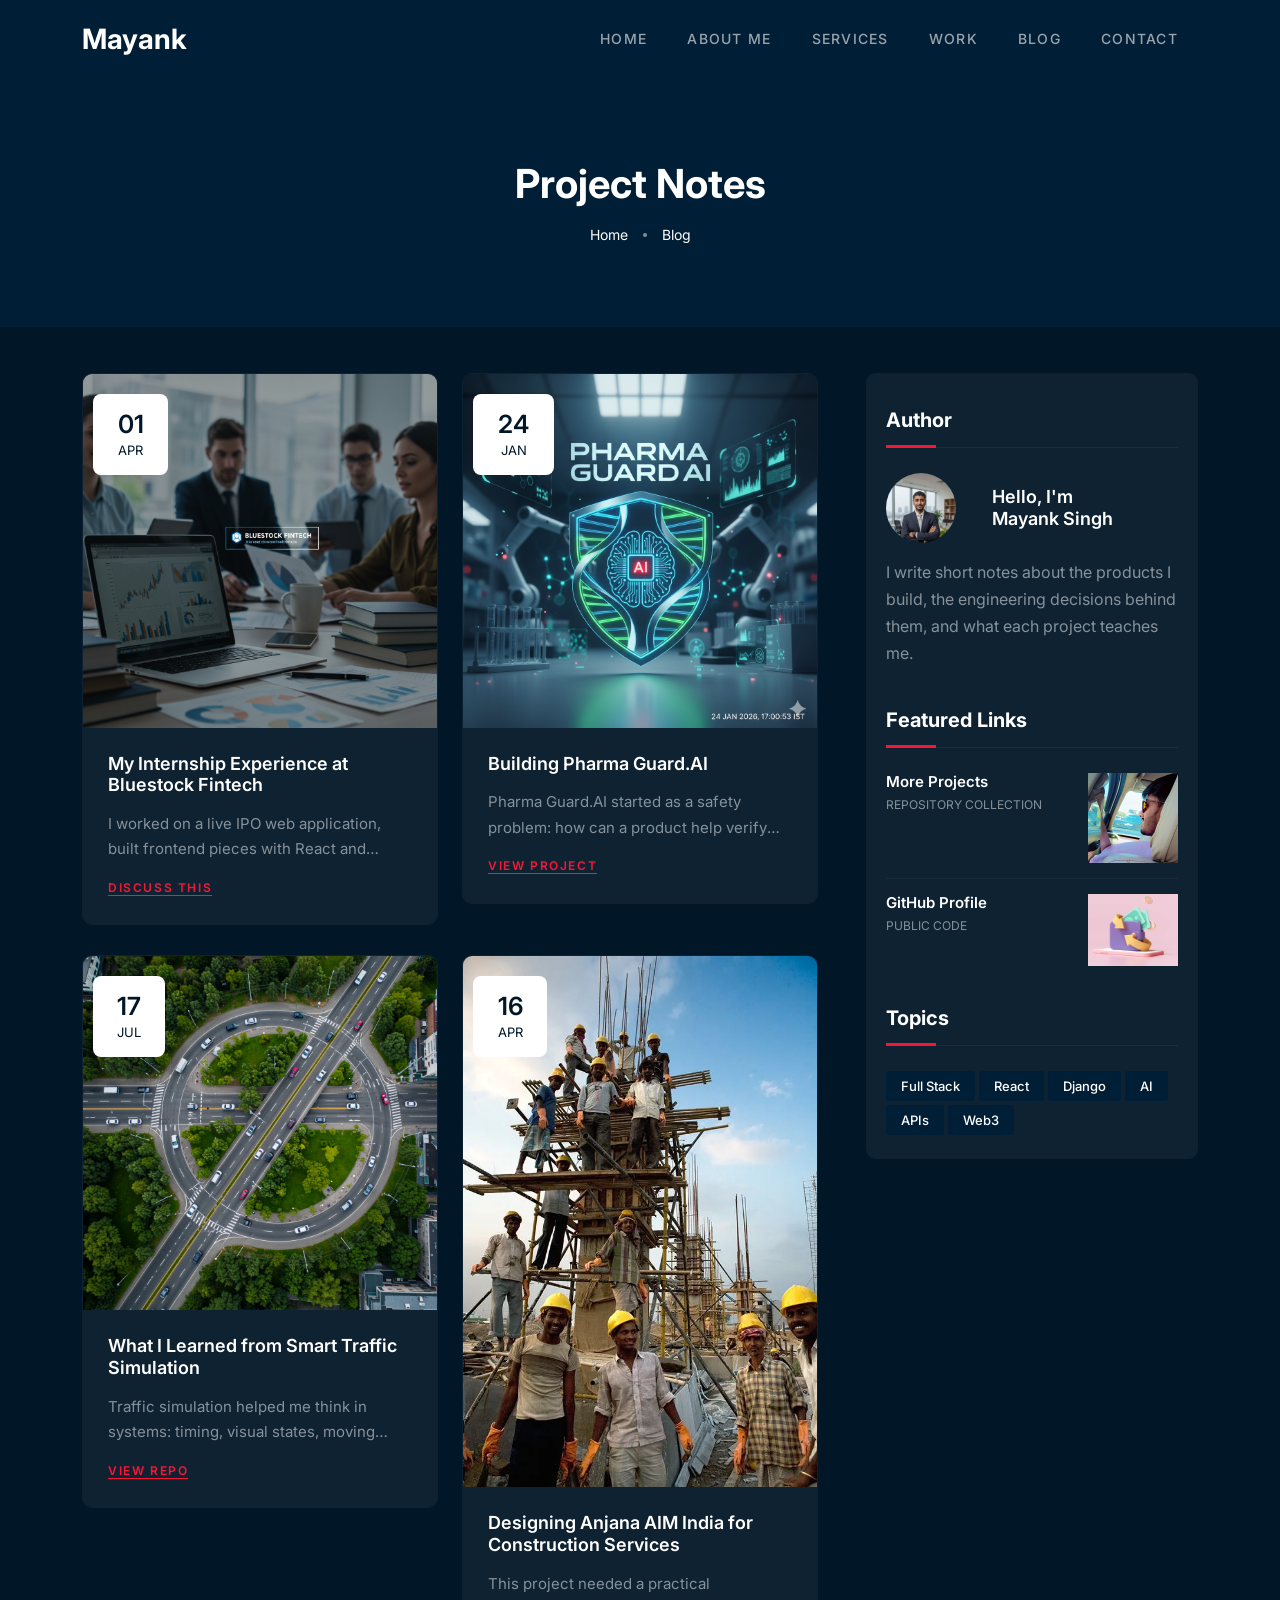
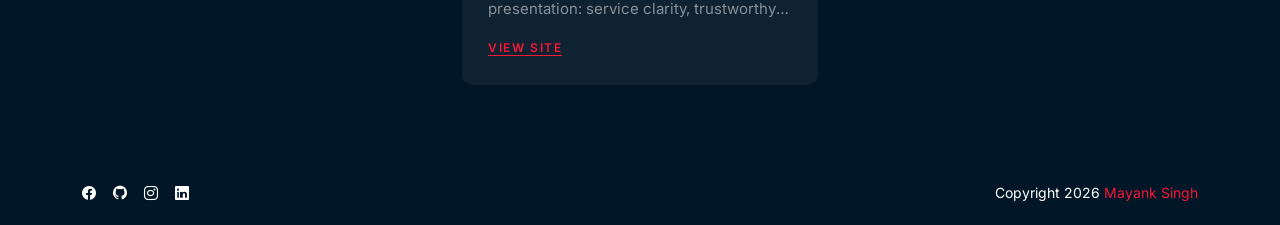
==== commit 0d4b44f8: "recent updates" ====
--- a/blog.html
+++ b/blog.html
@@ -1,77 +1,58 @@
 <!DOCTYPE html>
-<html lang="zxx">
-
+<html lang="en">
 
 <head>
-    <!-- metas -->
     <meta charset="utf-8">
-    <meta name="author" content="themepaa">
+    <meta name="author" content="Mayank Singh">
     <meta http-equiv="X-UA-Compatible" content="IE=edge">
     <meta name="viewport" content="width=device-width, initial-scale=1, shrink-to-fit=no">
-    <meta name="keywords" content="Zemo - Portfolio Template">
-    <meta name="description" content="Zemo - Portfolio Template">
-    <!-- title -->
-    <title>Mayank's_Blogs</title>
-    <!-- Favicon -->
+    <meta name="keywords" content="Mayank Singh blog, full stack development, React, Django, AI projects">
+    <meta name="description" content="Project notes and development stories from Mayank Singh.">
+    <title>Blog | Mayank Singh</title>
     <link rel="shortcut icon" type="image/x-icon" href="favicon.ico">
-    <!-- theme css -->
     <link href="static/css/dark/style.css" rel="stylesheet">
 </head>
-<!-- Body Start -->
 
 <body data-bs-spy="scroll" data-bs-target="#navbar-collapse-toggle" data-bs-offset="90" class="dark-bg">
-    <!-- page loading -->
     <div id="loading">
         <div class="load-circle"><span class="one"></span></div>
     </div>
-    <!-- End -->
-    <!-- Header -->
     <header class="main-header">
         <nav class="navbar header-nav header-white header-transparent navbar-expand-lg">
             <div class="container">
-                <!-- Brand -->
-                <a class="navbar-brand" href="#">Mayank<span></span></a>
-                <!-- / -->
-                <!-- Mobile Toggle -->
+                <a class="navbar-brand" href="index.html#home">Mayank<span></span></a>
                 <button class="navbar-toggler" type="button" data-bs-toggle="collapse" data-bs-target="#navbar-collapse-toggle" aria-controls="navbar-collapse-toggle" aria-expanded="false" aria-label="Toggle navigation">
                     <span></span>
                     <span></span>
                     <span></span>
                 </button>
-                <!-- / -->
-                <!-- Top Menu -->
                 <div class="collapse navbar-collapse justify-content-end" id="navbar-collapse-toggle">
                     <ul class="navbar-nav ml-auto">
                         <li><a class="nav-link" href="index.html#home"><span>Home</span></a></li>
-                        <li><a class="nav-link" href="index.html#about"><span>About Us</span></a></li>
+                        <li><a class="nav-link" href="index.html#about"><span>About Me</span></a></li>
                         <li><a class="nav-link" href="index.html#services"><span>Services</span></a></li>
-                        <li><a class="nav-link" href="index.html#work"><span>Portfolio</span></a></li>
-                        <li><a class="nav-link active" href="#blog"><span>Blog</span></a></li>
+                        <li><a class="nav-link" href="index.html#work"><span>Work</span></a></li>
+                        <li><a class="nav-link active" href="blog.html"><span>Blog</span></a></li>
                         <li><a class="nav-link" href="index.html#contactus"><span>Contact</span></a></li>
                     </ul>
                 </div>
-                <!-- / -->
-            </div><!-- Container -->
-        </nav> <!-- Navbar -->
+            </div>
+        </nav>
     </header>
-    <!-- End Header -->
     <main id="blog">
-        <!-- Home Banner -->
         <section class="page-title dark-bg-1">
             <div class="container">
                 <div class="row justify-content-center">
                     <div class="col-lg-8 white-color text-center">
-                        <h1>Blog List</h1>
+                        <h1>Project Notes</h1>
                         <ol class="breadcrumb justify-content-center">
                             <li><a href="index.html">Home</a></li>
-                            <li class="active">Blog List</li>
+                            <li class="active">Blog</li>
                         </ol>
                     </div>
                 </div>
             </div>
         </section>
-        <!-- End Home Banner -->
-        <!-- Blog List -->
         <section class="blog-listing">
             <div class="container">
                 <div class="row align-items-start">
@@ -80,161 +61,99 @@
                             <div class="col-sm-6">
                                 <div class="blog-post">
                                     <div class="blog-img">
-                                        <a href="blog-details.html">
-                                            <div class="data">
-                                                <span>14</span>
+                                        <a href="index.html#contactus">
+                                            <div class="data">
+                                                <span>01</span>
+                                                <small>APR</small>
+                                            </div>
+                                            <img src="static/img/blog-1.png" title="" alt="Bluestock internship project preview">
+                                        </a>
+                                    </div>
+                                    <div class="blog-info">
+                                        <h6><a href="index.html#contactus">My Internship Experience at Bluestock Fintech</a></h6>
+                                        <p>I worked on a live IPO web application, built frontend pieces with React and Tailwind, connected REST APIs, and learned how production features move from requirement to release.</p>
+                                        <div class="btn-bar">
+                                            <a href="index.html#contactus" class="px-btn-arrow">
+                                                <span>Discuss This</span>
+                                                <i class="arrow"></i>
+                                            </a>
+                                        </div>
+                                    </div>
+                                </div>
+                            </div>
+                            <div class="col-sm-6">
+                                <div class="blog-post">
+                                    <div class="blog-img">
+                                        <a href="https://www.pharmaguard.tech/" target="_blank" rel="noopener">
+                                            <div class="data">
+                                                <span>24</span>
                                                 <small>JAN</small>
                                             </div>
-                                            <img src="static/img/blog-1.jpg" title="" alt="">
-                                        </a>
-                                    </div>
-                                    <div class="blog-info">
-                                        <h6><a href="blog-details.html">Prevent 75% of visitors from google analytics</a></h6>
-                                        <p>Lorem ipsum dolor sit amet, consectetur adipisicing elit, sed do eiusmod tempor incididunt ut labore et dolore magna aliqua.</p>
-                                        <div class="btn-bar">
-                                            <a href="blog-details.html" class="px-btn-arrow">
-                                                <span>Read More</span>
-                                                <i class="arrow"></i>
-                                            </a>
-                                        </div>
-                                    </div>
-                                </div>
-                            </div>
-                            <div class="col-sm-6">
-                                <div class="blog-post">
-                                    <div class="blog-img">
-                                        <a href="blog-details.html">
-                                            <div class="data">
-                                                <span>14</span>
-                                                <small>JAN</small>
-                                            </div>
-                                            <img src="static/img/blog-2.jpg" title="" alt="">
-                                        </a>
-                                    </div>
-                                    <div class="blog-info">
-                                        <h6><a href="blog-details.html">Prevent 75% of visitors from google analytics</a></h6>
-                                        <p>Lorem ipsum dolor sit amet, consectetur adipisicing elit, sed do eiusmod tempor incididunt ut labore et dolore magna aliqua.</p>
-                                        <div class="btn-bar">
-                                            <a href="blog-details.html" class="px-btn-arrow">
-                                                <span>Read More</span>
-                                                <i class="arrow"></i>
-                                            </a>
-                                        </div>
-                                    </div>
-                                </div>
-                            </div>
-                            <div class="col-sm-6">
-                                <div class="blog-post">
-                                    <div class="blog-img">
-                                        <a href="blog-details.html">
-                                            <div class="data">
-                                                <span>14</span>
-                                                <small>JAN</small>
-                                            </div>
-                                            <img src="static/img/blog-3.jpg" title="" alt="">
-                                        </a>
-                                    </div>
-                                    <div class="blog-info">
-                                        <h6><a href="blog-details.html">Prevent 75% of visitors from google analytics</a></h6>
-                                        <p>Lorem ipsum dolor sit amet, consectetur adipisicing elit, sed do eiusmod tempor incididunt ut labore et dolore magna aliqua.</p>
-                                        <div class="btn-bar">
-                                            <a href="blog-details.html" class="px-btn-arrow">
-                                                <span>Read More</span>
-                                                <i class="arrow"></i>
-                                            </a>
-                                        </div>
-                                    </div>
-                                </div>
-                            </div>
-                            <div class="col-sm-6">
-                                <div class="blog-post">
-                                    <div class="blog-img">
-                                        <a href="blog-details.html">
-                                            <div class="data">
-                                                <span>14</span>
-                                                <small>JAN</small>
-                                            </div>
-                                            <img src="static/img/blog-4.jpg" title="" alt="">
-                                        </a>
-                                    </div>
-                                    <div class="blog-info">
-                                        <h6><a href="blog-details.html">Prevent 75% of visitors from google analytics</a></h6>
-                                        <p>Lorem ipsum dolor sit amet, consectetur adipisicing elit, sed do eiusmod tempor incididunt ut labore et dolore magna aliqua.</p>
-                                        <div class="btn-bar">
-                                            <a href="blog-details.html" class="px-btn-arrow">
-                                                <span>Read More</span>
-                                                <i class="arrow"></i>
-                                            </a>
-                                        </div>
-                                    </div>
-                                </div>
-                            </div>
-                            <div class="col-sm-6">
-                                <div class="blog-post">
-                                    <div class="blog-img">
-                                        <a href="blog-details.html">
-                                            <div class="data">
-                                                <span>14</span>
-                                                <small>JAN</small>
-                                            </div>
-                                            <img src="static/img/blog-5.jpg" title="" alt="">
-                                        </a>
-                                    </div>
-                                    <div class="blog-info">
-                                        <h6><a href="blog-details.html">Prevent 75% of visitors from google analytics</a></h6>
-                                        <p>Lorem ipsum dolor sit amet, consectetur adipisicing elit, sed do eiusmod tempor incididunt ut labore et dolore magna aliqua.</p>
-                                        <div class="btn-bar">
-                                            <a href="blog-details.html" class="px-btn-arrow">
-                                                <span>Read More</span>
-                                                <i class="arrow"></i>
-                                            </a>
-                                        </div>
-                                    </div>
-                                </div>
-                            </div>
-                            <div class="col-sm-6">
-                                <div class="blog-post">
-                                    <div class="blog-img">
-                                        <a href="blog-details.html">
-                                            <div class="data">
-                                                <span>14</span>
-                                                <small>JAN</small>
-                                            </div>
-                                            <img src="static/img/blog-1.jpg" title="" alt="">
-                                        </a>
-                                    </div>
-                                    <div class="blog-info">
-                                        <h6><a href="blog-details.html">Prevent 75% of visitors from google analytics</a></h6>
-                                        <p>Lorem ipsum dolor sit amet, consectetur adipisicing elit, sed do eiusmod tempor incididunt ut labore et dolore magna aliqua.</p>
-                                        <div class="btn-bar">
-                                            <a href="blog-details.html" class="px-btn-arrow">
-                                                <span>Read More</span>
-                                                <i class="arrow"></i>
-                                            </a>
-                                        </div>
-                                    </div>
-                                </div>
-                            </div>
-                            <div class="col-12">
-                                <ul class="pagination justify-content-center">
-                                    <li class="page-item disabled">
-                                        <a class="page-link" href="#" tabindex="-1"><i class="bi bi-chevron-left"></i></a>
-                                    </li>
-                                    <li class="page-item"><a class="page-link" href="#">1</a></li>
-                                    <li class="page-item active">
-                                        <a class="page-link" href="#">2</a>
-                                    </li>
-                                    <li class="page-item"><a class="page-link" href="#">3</a></li>
-                                    <li class="page-item">
-                                        <a class="page-link" href="#"><i class="bi bi-chevron-right"></i></a>
-                                    </li>
-                                </ul>
+                                            <img src="static/img/pharma guard.png" title="" alt="Pharma Guard AI preview">
+                                        </a>
+                                    </div>
+                                    <div class="blog-info">
+                                        <h6><a href="https://www.pharmaguard.tech/" target="_blank" rel="noopener">Building Pharma Guard.AI</a></h6>
+                                        <p>Pharma Guard.AI started as a safety problem: how can a product help verify medicines and reduce counterfeit risk? I focused on a clear workflow, useful verification states, and a web interface that makes the result easy to understand.</p>
+                                        <div class="btn-bar">
+                                            <a href="https://www.pharmaguard.tech/" target="_blank" rel="noopener" class="px-btn-arrow">
+                                                <span>View Project</span>
+                                                <i class="arrow"></i>
+                                            </a>
+                                        </div>
+                                    </div>
+                                </div>
+                            </div>
+                            <div class="col-sm-6">
+                                <div class="blog-post">
+                                    <div class="blog-img">
+                                        <a href="https://github.com/MayankSingh0928/Smart-Traffic-management-simulation" target="_blank" rel="noopener">
+                                            <div class="data">
+                                                <span>17</span>
+                                                <small>JUL</small>
+                                            </div>
+                                            <img src="static/img/portfolio-01.png" title="" alt="Smart traffic simulation preview">
+                                        </a>
+                                    </div>
+                                    <div class="blog-info">
+                                        <h6><a href="https://github.com/MayankSingh0928/Smart-Traffic-management-simulation" target="_blank" rel="noopener">What I Learned from Smart Traffic Simulation</a></h6>
+                                        <p>Traffic simulation helped me think in systems: timing, visual states, moving entities, and how small logic changes can improve flow across an intersection.</p>
+                                        <div class="btn-bar">
+                                            <a href="https://github.com/MayankSingh0928/Smart-Traffic-management-simulation" target="_blank" rel="noopener" class="px-btn-arrow">
+                                                <span>View Repo</span>
+                                                <i class="arrow"></i>
+                                            </a>
+                                        </div>
+                                    </div>
+                                </div>
+                            </div>
+                            <div class="col-sm-6">
+                                <div class="blog-post">
+                                    <div class="blog-img">
+                                        <a href="https://www.anjanaaim.in/" target="_blank" rel="noopener">
+                                            <div class="data">
+                                                <span>16</span>
+                                                <small>APR</small>
+                                            </div>
+                                            <img src="static/img/anjana-aim.webp" title="" alt="Anjana AIM construction website preview">
+                                        </a>
+                                    </div>
+                                    <div class="blog-info">
+                                        <h6><a href="https://www.anjanaaim.in/" target="_blank" rel="noopener">Designing Anjana AIM India for Construction Services</a></h6>
+                                        <p>This project needed a practical presentation: service clarity, trustworthy visuals, and direct navigation for visitors looking at construction and infrastructure work.</p>
+                                        <div class="btn-bar">
+                                            <a href="https://www.anjanaaim.in/" target="_blank" rel="noopener" class="px-btn-arrow">
+                                                <span>View Site</span>
+                                                <i class="arrow"></i>
+                                            </a>
+                                        </div>
+                                    </div>
+                                </div>
                             </div>
                         </div>
                     </div>
                     <div class="col-lg-4 my-3">
                         <div class="blog-aside ms-lg-4">
-                            <!-- Author -->
                             <div class="widget widget-author">
                                 <div class="widget-title">
                                     <h3>Author</h3>
@@ -242,176 +161,73 @@
                                 <div class="widget-body">
                                     <div class="d-flex align-items-center pb-3">
                                         <div class="avatar">
-                                            <img src="static/img/team-3.jpg" title="" alt="">
+                                            <img src="static/img/p_photo.jpeg" title="" alt="Mayank Singh">
                                         </div>
                                         <div class="col ps-3">
                                             <h6>Hello, I'm<br /> Mayank Singh</h6>
                                         </div>
                                     </div>
-                                    <p>I design and develop services for customers of all sizes, specializing in creating stylish, modern websites, web services and online stores</p>
-                                </div>
-                            </div>
-                            <!-- End Author -->
-                            <!-- Trending Post -->
-                            <div class="widget widget-post">
-                                <div class="widget-title">
-                                    <h3>Trending Now</h3>
-                                </div>
-                                <div class="widget-body">
-                                    <div class="owl-carousel" data-items="1" data-nav-dots="true" data-md-items="1" data-sm-items="1" data-xs-items="1" data-xx-items="1" data-space="30">
-                                        <div class="post-aside">
-                                            <div class="post-aside-title">
-                                                <h5><a href="blog-details.html">Prevent 75% of visitors from google analytics</a></h5>
-                                            </div>
-                                            <div class="post-aside-meta">
-                                                <a class="name" href="blog-details.html">
-                                                    Zemo Roth
-                                                </a>
-                                                <a class="date" href="blog-details.html">
-                                                    26 FEB 2020
-                                                </a>
-                                            </div>
-                                            <div class="post-aside-img">
-                                                <a href="blog-details.html">
-                                                    <img src="static/img/blog-5.jpg" title="" alt="">
-                                                </a>
-                                            </div>
-                                        </div>
-                                        <div class="post-aside">
-                                            <div class="post-aside-title">
-                                                <h5><a href="blog-details.html">Prevent 75% of visitors from google analytics</a></h5>
-                                            </div>
-                                            <div class="post-aside-meta">
-                                                <a class="name" href="blog-details.html">
-                                                    Zemo Roth
-                                                </a>
-                                                <a class="date" href="blog-details.html">
-                                                    26 FEB 2020
-                                                </a>
-                                            </div>
-                                            <div class="post-aside-img">
-                                                <a href="blog-details.html">
-                                                    <img src="static/img/blog-2.jpg" title="" alt="">
-                                                </a>
-                                            </div>
-                                        </div>
-                                        <div class="post-aside">
-                                            <div class="post-aside-title">
-                                                <h5><a href="blog-details.html">Prevent 75% of visitors from google analytics</a></h5>
-                                            </div>
-                                            <div class="post-aside-meta">
-                                                <a class="name" href="blog-details.html">
-                                                    Zemo Roth
-                                                </a>
-                                                <a class="date" href="blog-details.html">
-                                                    26 FEB 2020
-                                                </a>
-                                            </div>
-                                            <div class="post-aside-img">
-                                                <a href="blog-details.html">
-                                                    <img src="static/img/blog-3.jpg" title="" alt="">
-                                                </a>
-                                            </div>
-                                        </div>
-                                    </div>
-                                </div>
-                            </div>
-                            <!-- End Trending Post -->
-                            <!-- Latest Post -->
+                                    <p>I write short notes about the products I build, the engineering decisions behind them, and what each project teaches me.</p>
+                                </div>
+                            </div>
                             <div class="widget widget-latest-post">
                                 <div class="widget-title">
-                                    <h3>Latest Post</h3>
+                                    <h3>Featured Links</h3>
                                 </div>
                                 <div class="widget-body">
                                     <div class="latest-post-aside media d-flex">
                                         <div class="lpa-left media-body col pe-3">
                                             <div class="lpa-title">
-                                                <h5><a href="blog-details.html">Prevent 75% of visitors from google analytics</a></h5>
+                                                <h5><a href="projects.html">More Projects</a></h5>
                                             </div>
                                             <div class="lpa-meta">
-                                                <a class="name" href="blog-details.html">
-                                                     Roth
-                                                </a>
-                                                <a class="date" href="blog-details.html">
-                                                    26 FEB 2020
-                                                </a>
+                                                <a class="date" href="projects.html">Repository collection</a>
                                             </div>
                                         </div>
                                         <div class="lpa-right">
-                                            <a href="blog-details.html">
-                                                <img src="static/img/blog-6.jpg" title="" alt="">
+                                            <a href="projects.html">
+                                                <img src="static/img/home-banner1.webp" title="" alt="More projects preview">
                                             </a>
                                         </div>
                                     </div>
                                     <div class="latest-post-aside media d-flex">
                                         <div class="lpa-left media-body col pe-3">
                                             <div class="lpa-title">
-                                                <h5><a href="blog-details.html">Prevent 75% of visitors from google analytics</a></h5>
+                                                <h5><a href="https://github.com/MayankSingh0928" target="_blank" rel="noopener">GitHub Profile</a></h5>
                                             </div>
                                             <div class="lpa-meta">
-                                                <a class="name" href="blog-details.html">
-                                                     Roth
-                                                </a>
-                                                <a class="date" href="blog-details.html">
-                                                    26 FEB 2020
-                                                </a>
+                                                <a class="date" href="https://github.com/MayankSingh0928" target="_blank" rel="noopener">Public code</a>
                                             </div>
                                         </div>
                                         <div class="lpa-right">
-                                            <a href="blog-details.html">
-                                                <img src="static/img/blog-4.jpg" title="" alt="">
-                                            </a>
-                                        </div>
-                                    </div>
-                                    <div class="latest-post-aside media d-flex">
-                                        <div class="lpa-left media-body col pe-3">
-                                            <div class="lpa-title">
-                                                <h5><a href="blog-details.html">Prevent 75% of visitors from google analytics</a></h5>
-                                            </div>
-                                            <div class="lpa-meta">
-                                                <a class="name" href="blog-details.html">
-                                                     Roth
-                                                </a>
-                                                <a class="date" href="blog-details.html">
-                                                    26 FEB 2020
-                                                </a>
-                                            </div>
-                                        </div>
-                                        <div class="lpa-right">
-                                            <a href="blog-details.html">
-                                                <img src="static/img/blog-3.jpg" title="" alt="">
-                                            </a>
-                                        </div>
-                                    </div>
-                                </div>
-                            </div>
-                            <!-- End Latest Post -->
-                            <!-- widget Tags -->
+                                            <a href="https://github.com/MayankSingh0928" target="_blank" rel="noopener">
+                                                <img src="static/img/portfolio-010.jpg" title="" alt="GitHub projects preview">
+                                            </a>
+                                        </div>
+                                    </div>
+                                </div>
+                            </div>
                             <div class="widget widget-tags">
                                 <div class="widget-title">
-                                    <h3>Latest Tags</h3>
+                                    <h3>Topics</h3>
                                 </div>
                                 <div class="widget-body">
                                     <div class="nav tag-cloud">
-                                        <a href="#">Design</a>
-                                        <a href="#">Development</a>
-                                        <a href="#">Travel</a>
-                                        <a href="#">Web Design</a>
-                                        <a href="#">Marketing</a>
-                                        <a href="#">Research</a>
-                                        <a href="#">Managment</a>
-                                    </div>
-                                </div>
-                            </div>
-                            <!-- End widget Tags -->
+                                        <a href="index.html#work">Full Stack</a>
+                                        <a href="index.html#work">React</a>
+                                        <a href="index.html#work">Django</a>
+                                        <a href="index.html#work">AI</a>
+                                        <a href="index.html#work">APIs</a>
+                                        <a href="index.html#work">Web3</a>
+                                    </div>
+                                </div>
+                            </div>
                         </div>
                     </div>
                 </div>
             </div>
         </section>
-        <!-- End Blog List -->
     </main>
-    <!-- Footer -->
     <footer class="footer white">
         <div class="container">
             <div class="row align-items-center">
@@ -432,19 +248,15 @@
                     </div>
                 </div>
                 <div class="col-md-6 my-2 text-center text-md-end">
-                    <p>© 2025 copyright <a href="https://github.com/MayankSingh0928">Mayank Singh</a> </p>
+                    <p>Copyright 2026 <a href="index.html#home">Mayank Singh</a></p>
                 </div>
             </div>
         </div>
     </footer>
-    <!-- End Footer -->
     <script src="static/js/jquery-3.5.1.min.js"></script>
     <script src="static/plugin/appear/jquery.appear.js"></script>
     <script src="static/plugin/bootstrap/js/bootstrap.min.js"></script>
     <script src="static/js/custom.js"></script>
 </body>
-<!-- Body End -->
 
-
-
-</html>+</html>
--- a/static/css/dark/style.css
+++ b/static/css/dark/style.css
@@ -1023,6 +1023,12 @@
     transition: ease all 0.35s; }
     .portfolio-box .p-icon:hover {
       background: #011627; }
+    .portfolio-box .p-icon.p-icon-disabled {
+      background: rgba(247, 23, 53, 0.55);
+      color: rgba(255, 255, 255, 0.65);
+      cursor: not-allowed; }
+      .portfolio-box .p-icon.p-icon-disabled:hover {
+        background: rgba(247, 23, 53, 0.55); }
   .portfolio-box .portfolio-img {
     position: relative; }
   .portfolio-box .portfolio-info {
@@ -1184,3 +1190,116 @@
 /*# sourceMappingURL=[data-uri] */
 
 /*# sourceMappingURL=style.css.map */
+
+/* Portfolio upgrades */
+.px-btn.px-btn-outline {
+  background: transparent;
+  color: #fff;
+  border: 1px solid rgba(255, 255, 255, 0.28); }
+  .px-btn.px-btn-outline:after {
+    content: "";
+    position: absolute;
+    bottom: 0;
+    left: auto;
+    right: 0;
+    top: 0;
+    width: 0px;
+    transition: ease all 0.35s;
+    background: #2ec4b6;
+    z-index: -1; }
+  .px-btn.px-btn-outline:hover {
+    color: #011627;
+    border-color: #2ec4b6; }
+    .px-btn.px-btn-outline:hover:after {
+      width: 100%;
+      left: 0;
+      right: auto; }
+
+.hero-metrics {
+  display: grid;
+  grid-template-columns: repeat(3, minmax(0, 1fr));
+  gap: 12px;
+  max-width: 500px;
+  margin-top: 28px; }
+  .hero-metrics div {
+    min-height: 88px;
+    padding: 16px;
+    border: 1px solid rgba(255, 255, 255, 0.12);
+    border-radius: 8px;
+    background: rgba(46, 196, 182, 0.08); }
+  .hero-metrics strong {
+    display: block;
+    color: #fff;
+    font-size: 28px;
+    line-height: 1;
+    margin-bottom: 8px; }
+  .hero-metrics span {
+    display: block;
+    color: rgba(255, 255, 255, 0.66);
+    font-size: 13px;
+    line-height: 1.35; }
+
+.about-text h6 + p + p {
+  display: none; }
+
+.portfolio-intro {
+  max-width: 640px;
+  margin: -20px auto 30px; }
+  .portfolio-intro p {
+    color: rgba(255, 255, 255, 0.68);
+    margin: 0; }
+
+.featured-work {
+  margin-bottom: 34px; }
+
+.portfolio-box {
+  min-height: 100%; }
+  .portfolio-box .portfolio-img img {
+    width: 100%;
+    height: 100%;
+    min-height: 250px;
+    object-fit: cover; }
+  .portfolio-box .portfolio-info {
+    display: flex;
+    flex-direction: column;
+    justify-content: center; }
+  .portfolio-box .portfolio-info p {
+    color: rgba(255, 255, 255, 0.68); }
+
+.project-actions {
+  display: flex;
+  flex-wrap: wrap;
+  gap: 10px;
+  margin-top: 18px; }
+  .project-actions a,
+  .project-actions span {
+    display: inline-flex;
+    align-items: center;
+    justify-content: center;
+    gap: 7px;
+    min-height: 40px;
+    padding: 9px 14px;
+    border-radius: 6px;
+    font-size: 13px;
+    font-weight: 700;
+    line-height: 1;
+    color: #011627;
+    background: #ffd166; }
+  .project-actions a:hover {
+    color: #011627;
+    background: #2ec4b6; }
+  .project-actions .is-disabled {
+    color: rgba(255, 255, 255, 0.55);
+    background: rgba(255, 255, 255, 0.08);
+    cursor: not-allowed; }
+
+.show-more-projects {
+  margin-top: 34px; }
+
+@media (max-width: 767px) {
+  .hero-metrics {
+    grid-template-columns: 1fr; }
+  .project-actions a,
+  .project-actions span {
+    flex: 1 1 135px;
+    justify-content: center; } }
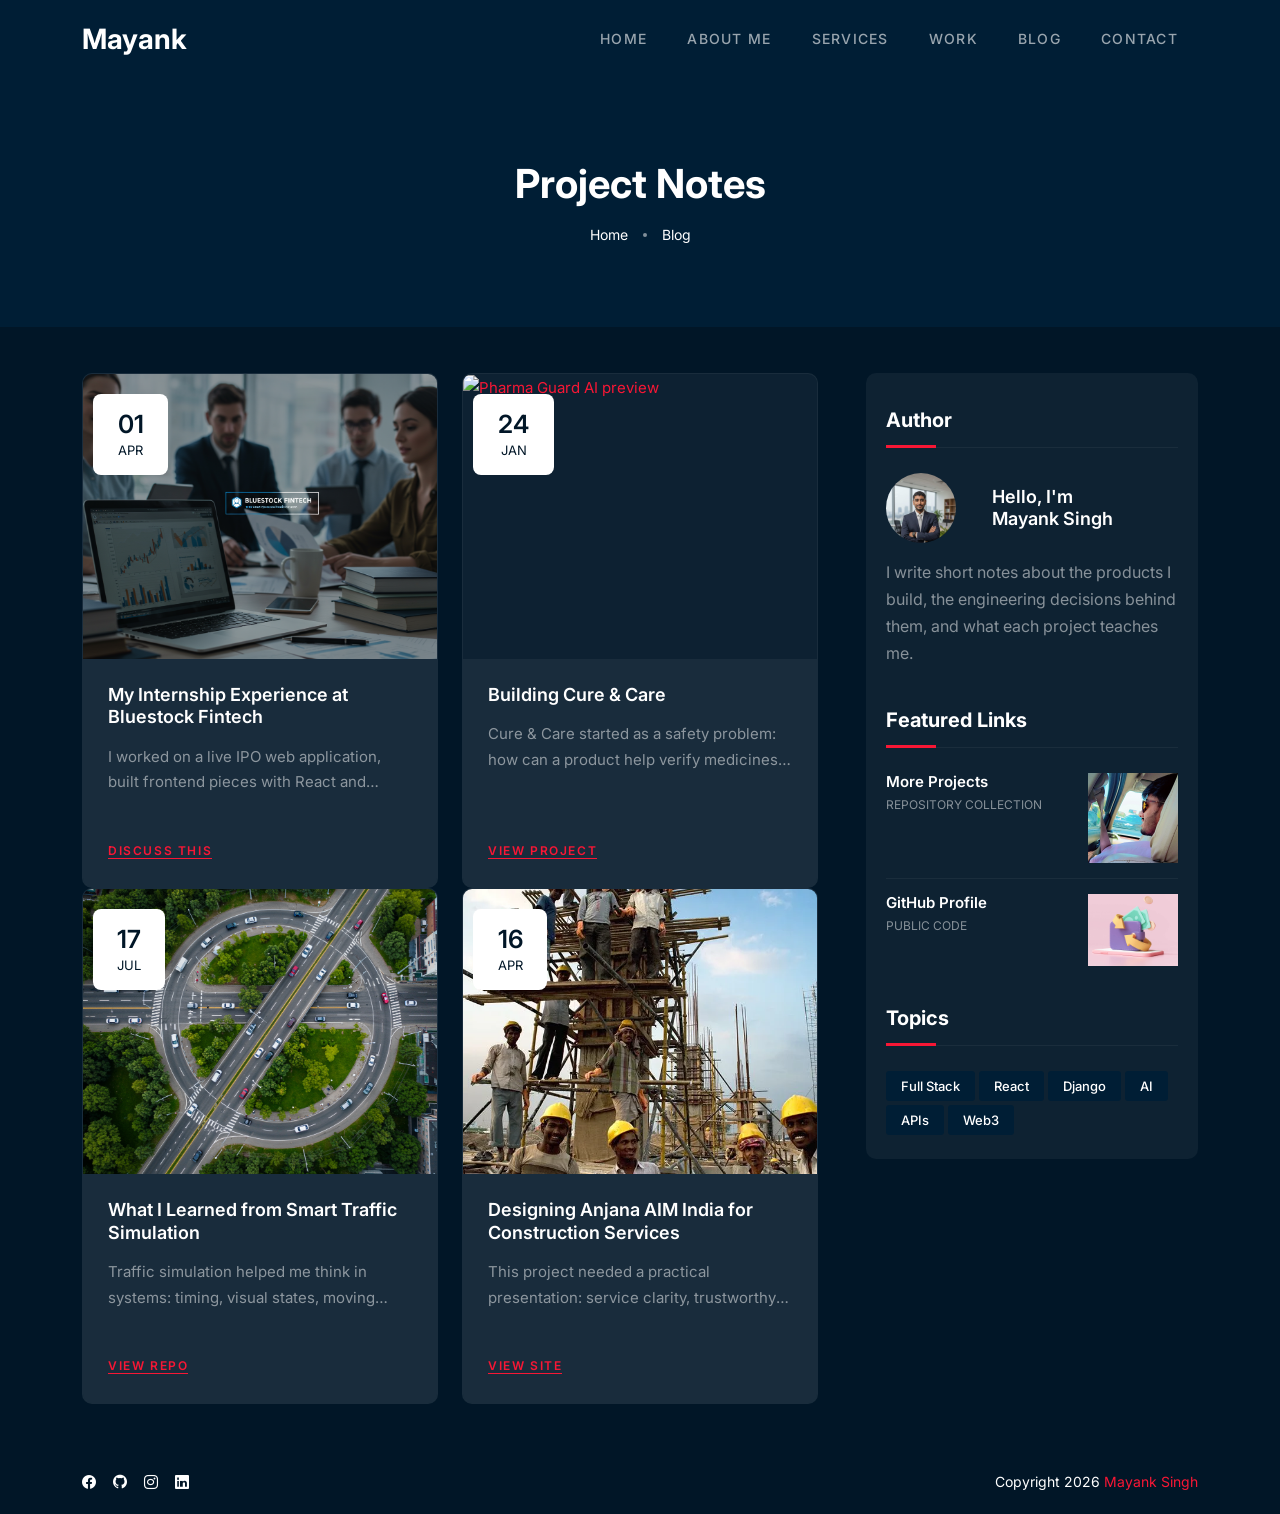
==== commit 4d9b2189: "update" ====
--- a/blog.html
+++ b/blog.html
@@ -9,7 +9,7 @@
     <meta name="keywords" content="Mayank Singh blog, full stack development, React, Django, AI projects">
     <meta name="description" content="Project notes and development stories from Mayank Singh.">
     <title>Blog | Mayank Singh</title>
-    <link rel="shortcut icon" type="image/x-icon" href="favicon.ico">
+    <link rel="shortcut icon" type="image/jpeg" href="static/img/passport_img.jpeg">
     <link href="static/css/dark/style.css" rel="stylesheet">
 </head>
 
@@ -84,19 +84,19 @@
                             <div class="col-sm-6">
                                 <div class="blog-post">
                                     <div class="blog-img">
-                                        <a href="https://www.pharmaguard.tech/" target="_blank" rel="noopener">
+                                        <a href="https://cure-care-client.vercel.app/" target="_blank" rel="noopener">
                                             <div class="data">
                                                 <span>24</span>
                                                 <small>JAN</small>
                                             </div>
-                                            <img src="static/img/pharma guard.png" title="" alt="Pharma Guard AI preview">
-                                        </a>
-                                    </div>
-                                    <div class="blog-info">
-                                        <h6><a href="https://www.pharmaguard.tech/" target="_blank" rel="noopener">Building Pharma Guard.AI</a></h6>
-                                        <p>Pharma Guard.AI started as a safety problem: how can a product help verify medicines and reduce counterfeit risk? I focused on a clear workflow, useful verification states, and a web interface that makes the result easy to understand.</p>
-                                        <div class="btn-bar">
-                                            <a href="https://www.pharmaguard.tech/" target="_blank" rel="noopener" class="px-btn-arrow">
+                                            <img src="static/img/care-cure.png" title="" alt="Pharma Guard AI preview">
+                                        </a>
+                                    </div>
+                                    <div class="blog-info">
+                                        <h6><a href="https://www.pharmaguard.tech/" target="_blank" rel="noopener">Building Cure & Care</a></h6>
+                                        <p>Cure & Care started as a safety problem: how can a product help verify medicines and reduce counterfeit risk? I focused on a clear workflow, useful verification states, and a web interface that makes the result easy to understand.</p>
+                                        <div class="btn-bar">
+                                            <a href="https://cure-care-client.vercel.app/" target="_blank" rel="noopener" class="px-btn-arrow">
                                                 <span>View Project</span>
                                                 <i class="arrow"></i>
                                             </a>
--- a/static/css/dark/style.css
+++ b/static/css/dark/style.css
@@ -166,11 +166,23 @@
 -------------------*/
 .blog-post {
   border-radius: 10px;
-  overflow: hidden; }
+  overflow: hidden;
+  height: 100%;
+  display: flex;
+  flex-direction: column;
+  background: rgba(255, 255, 255, 0.05); }
   .blog-post .blog-img {
     position: relative;
-    overflow: hidden; }
+    overflow: hidden;
+    height: 285px;
+    flex: 0 0 285px; }
+    .blog-post .blog-img a {
+      display: block;
+      height: 100%; }
     .blog-post .blog-img img {
+      width: 100%;
+      height: 100%;
+      object-fit: cover;
       transition: ease all 0.35s;
       -webkit-transform: scale(1);
       transform: scale(1); }
@@ -206,13 +218,20 @@
   .blog-post .blog-info {
     padding: 25px;
     position: relative;
-    background: rgba(255, 255, 255, 0.05); }
+    background: rgba(255, 255, 255, 0.05);
+    flex: 1 1 auto;
+    display: flex;
+    flex-direction: column; }
     .blog-post .blog-info h6 {
       font-size: 18px;
       font-weight: 600;
+      line-height: 1.25;
+      letter-spacing: 0;
       margin-bottom: 15px; }
       .blog-post .blog-info h6 a {
-        color: #fff; }
+        color: #fff;
+        word-break: normal;
+        overflow-wrap: normal; }
     .blog-post .blog-info p {
       display: -webkit-box;
       overflow: hidden;
@@ -220,6 +239,8 @@
       -webkit-line-clamp: 2;
       -webkit-box-orient: vertical;
       margin: 0 0 12px; }
+    .blog-post .blog-info .btn-bar {
+      margin-top: auto; }
     .blog-post .blog-info .btn-bar a {
       font-weight: 600;
       text-transform: uppercase;
@@ -241,6 +262,20 @@
     .blog-listing .blog-post .blog-info {
       margin: 0;
       box-shadow: none; }
+
+@media (max-width: 1199px) {
+  .blog-post .blog-img {
+    height: 245px;
+    flex-basis: 245px; } }
+
+@media (max-width: 767px) {
+  .blog-post .blog-img {
+    height: 220px;
+    flex-basis: 220px; }
+  .blog-post .blog-info {
+    padding: 22px; }
+  .blog-post .blog-info h6 {
+    font-size: 17px; } }
 
 .pagination .page-item .page-link {
   border: none;
